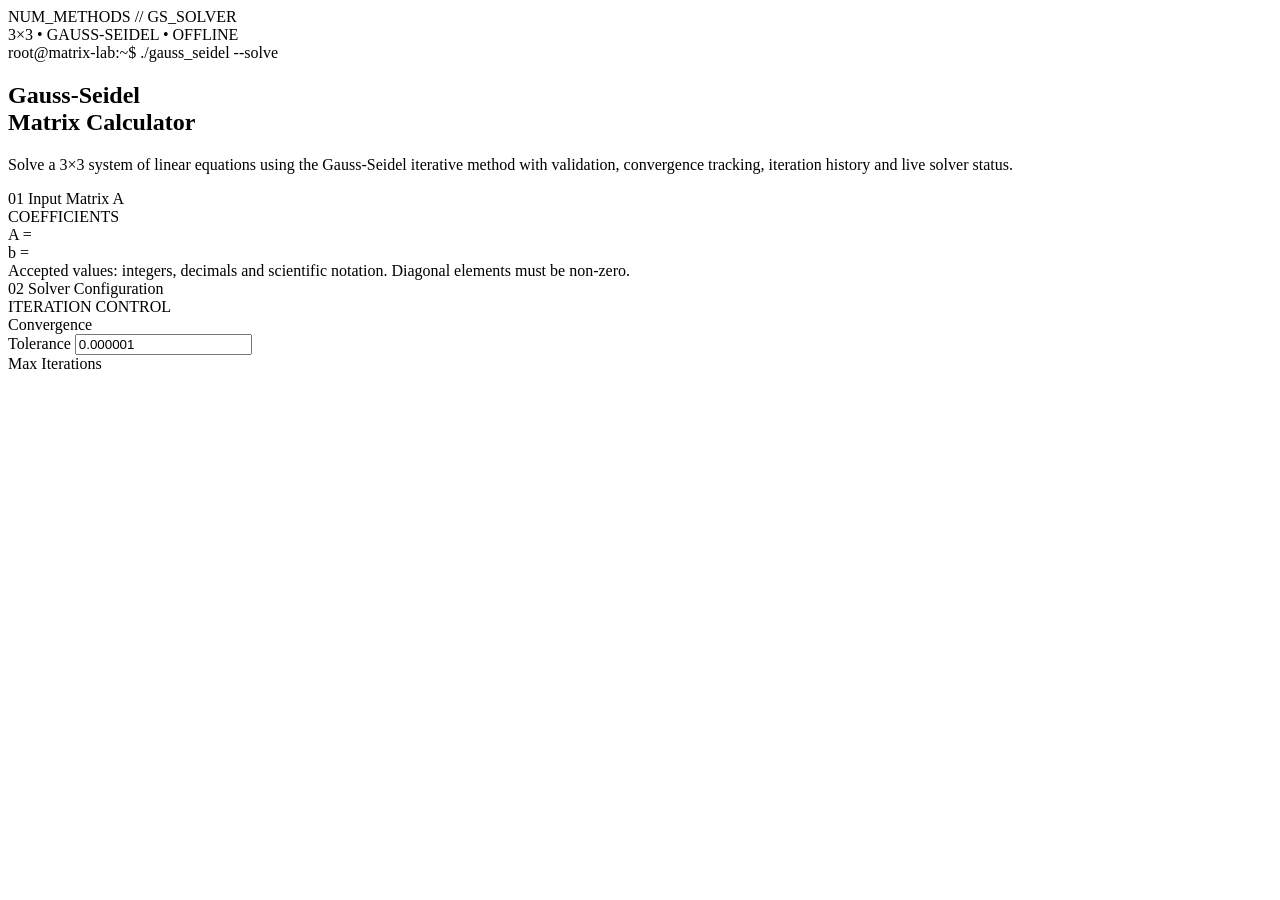
==== index.html @ b3496c57 "first commit html file This HTML file sets up a Gauss-Seidel 3×3 matrix solver interface with sectio" ====
<!DOCTYPE html>
<html lang="en">
<head>
    <meta charset="UTF-8">
    <meta name="viewport" content="width=device-width, initial-scale=1.0">
    <title>Gauss-Seidel // 3×3 Solver</title>
    <link rel="stylesheet" href="style.css">
</head>

<body>

<div class="shell">

    <!-- TOP BAR -->
    <div class="topbar">
        <div class="brand">
            <span class="brand-dot"></span>
            NUM_METHODS // GS_SOLVER
        </div>

        <div class="terminal-chip">
            3×3 • GAUSS-SEIDEL • OFFLINE
        </div>
    </div>

    <!-- HERO -->
    <section class="hero">
        <div class="prompt">
            root@matrix-lab:~$ ./gauss_seidel --solve
        </div>

        <h1>
            Gauss-Seidel<br>
            Matrix Calculator
        </h1>

        <p>
            Solve a 3×3 system of linear equations using the Gauss-Seidel
            iterative method with validation, convergence tracking,
            iteration history and live solver status.
        </p>
    </section>


    <!-- MAIN -->
    <main class="layout">

        <!-- LEFT COLUMN -->
        <div class="stack">

            <!-- MATRIX INPUT -->
            <section class="card">

                <div class="card-head">
                    <div class="card-title">
                        <span class="index">01</span>
                        Input Matrix A
                    </div>

                    <div class="summary-tag">
                        COEFFICIENTS
                    </div>
                </div>

                <div class="card-body">

                    <div class="matrix-layout">

                        <!-- MATRIX A -->
                        <div>

                            <div class="section-label">
                                A =
                            </div>

                            <div class="matrix-frame">

                                <div class="matrix" id="matrixInputs">
                                    <!-- JS Generated -->
                                </div>

                            </div>

                        </div>


                        <!-- VECTOR B -->
                        <div>

                            <div class="section-label">
                                b =
                            </div>

                            <div class="vector" id="vectorInputs">
                                <!-- JS Generated -->
                            </div>

                        </div>

                    </div>

                    <div class="hint">
                        Accepted values: integers, decimals and scientific notation.
                        Diagonal elements must be non-zero.
                    </div>

                </div>

            </section>


            <!-- SETTINGS -->
            <section class="card">

                <div class="card-head">

                    <div class="card-title">
                        <span class="index">02</span>
                        Solver Configuration
                    </div>

                    <div class="summary-tag">
                        ITERATION CONTROL
                    </div>

                </div>


                <div class="card-body">

                    <div class="section-label">
                        Convergence
                    </div>


                    <div class="settings">

                        <div class="setting">

                            <label for="tolerance">
                                Tolerance
                            </label>

                            <input
                                id="tolerance"
                                type="number"
                                step="any"
                                min="0"
                                value="0.000001"
                            >

                        </div>


                        <div class="setting">

                            <label for="maxIterations">
                                Max Iterations
                            </label>

                            <input
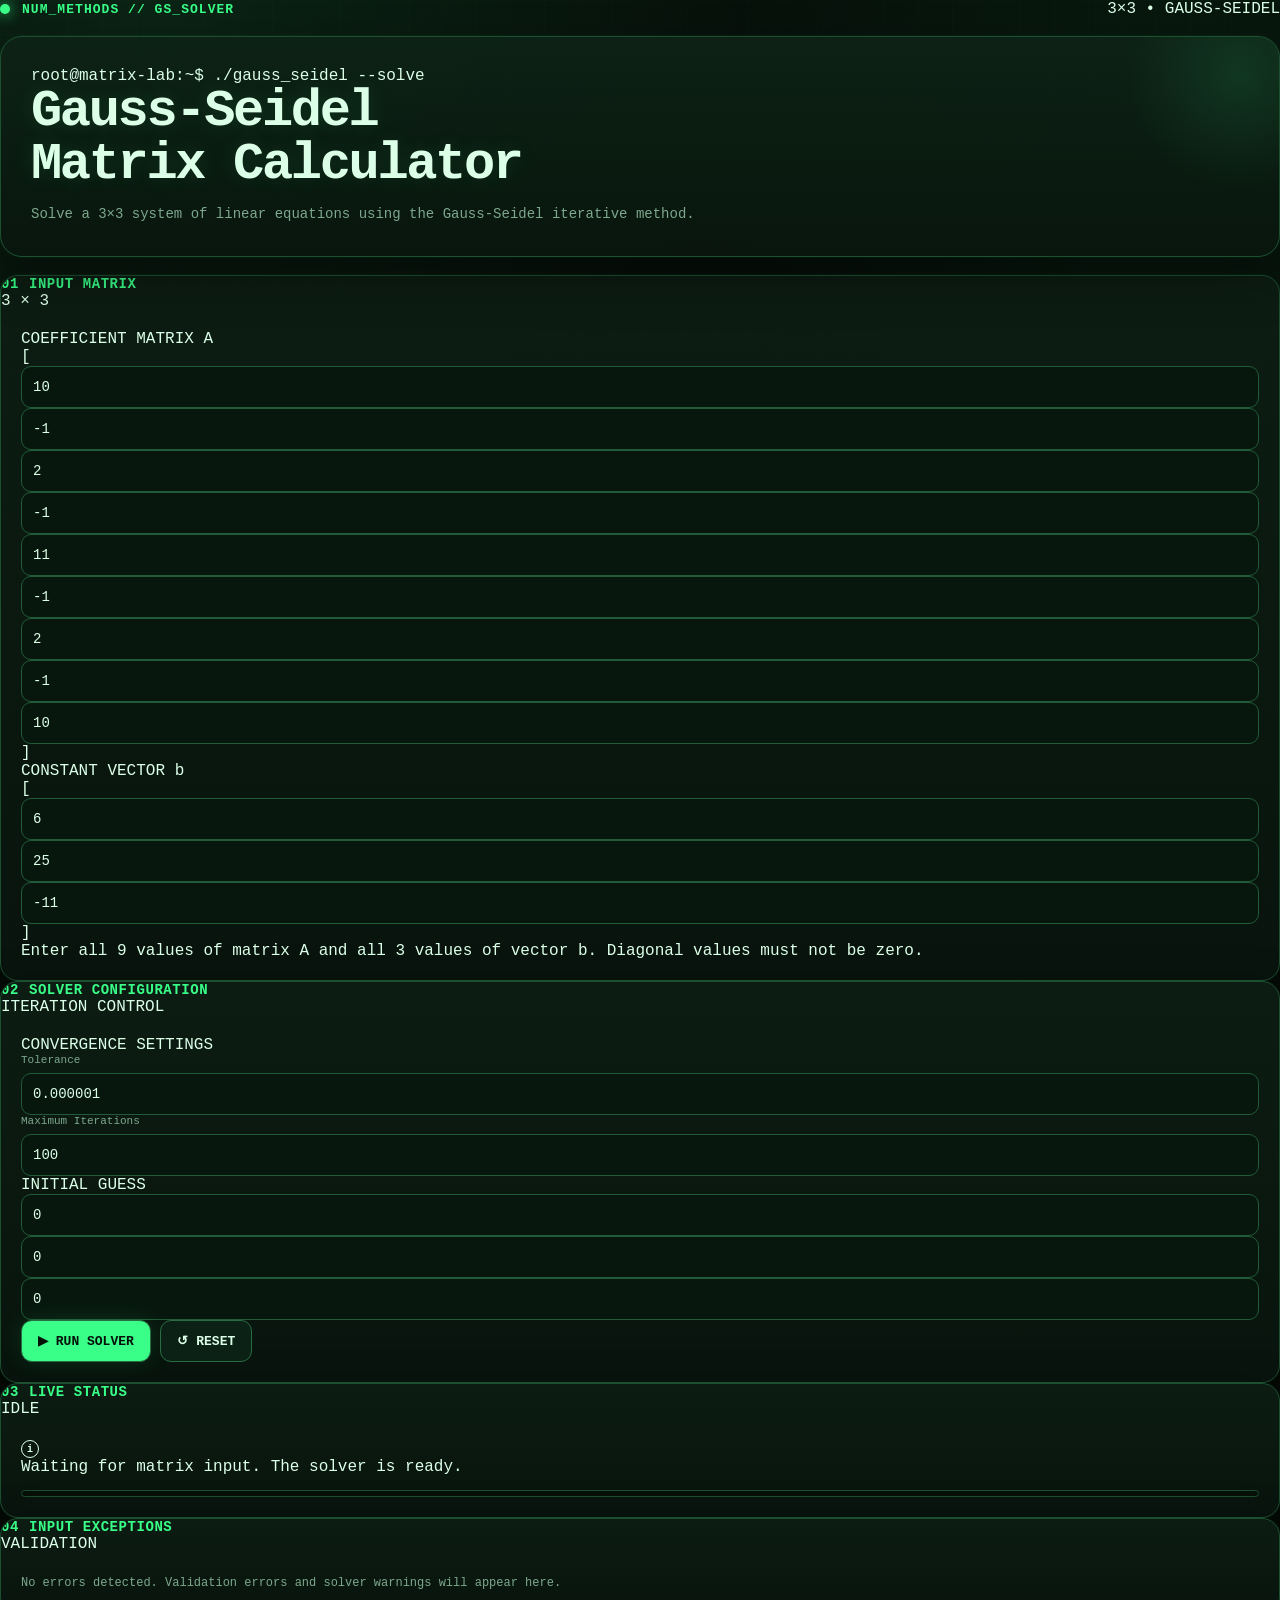
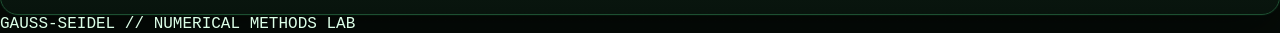
==== commit 28a56aa9: "2nd commit" ====
--- a/index.html
+++ b/index.html
@@ -3,29 +3,41 @@
 <head>
     <meta charset="UTF-8">
     <meta name="viewport" content="width=device-width, initial-scale=1.0">
-    <title>Gauss-Seidel // 3×3 Solver</title>
+
+    <title>Gauss-Seidel Matrix Calculator</title>
+
     <link rel="stylesheet" href="style.css">
 </head>
 
 <body>
 
-<div class="shell">
-
-    <!-- TOP BAR -->
-    <div class="topbar">
+<div class="app">
+
+    <!-- =========================
+         TOP BAR
+    ========================== -->
+
+    <header class="topbar">
+
         <div class="brand">
             <span class="brand-dot"></span>
             NUM_METHODS // GS_SOLVER
         </div>
 
-        <div class="terminal-chip">
-            3×3 • GAUSS-SEIDEL • OFFLINE
+        <div class="header-label">
+            3×3 • GAUSS-SEIDEL
         </div>
-    </div>
-
-    <!-- HERO -->
+
+    </header>
+
+
+    <!-- =========================
+         HERO
+    ========================== -->
+
     <section class="hero">
-        <div class="prompt">
+
+        <div class="terminal">
             root@matrix-lab:~$ ./gauss_seidel --solve
         </div>
 
@@ -35,128 +47,577 @@
         </h1>
 
         <p>
-            Solve a 3×3 system of linear equations using the Gauss-Seidel
-            iterative method with validation, convergence tracking,
-            iteration history and live solver status.
+            Solve a 3×3 system of linear equations using the
+            Gauss-Seidel iterative method.
         </p>
+
     </section>
 
 
-    <!-- MAIN -->
-    <main class="layout">
-
-        <!-- LEFT COLUMN -->
-        <div class="stack">
-
-            <!-- MATRIX INPUT -->
-            <section class="card">
-
-                <div class="card-head">
-                    <div class="card-title">
-                        <span class="index">01</span>
-                        Input Matrix A
-                    </div>
-
-                    <div class="summary-tag">
-                        COEFFICIENTS
-                    </div>
-                </div>
-
-                <div class="card-body">
-
-                    <div class="matrix-layout">
-
-                        <!-- MATRIX A -->
-                        <div>
-
-                            <div class="section-label">
-                                A =
+    <!-- =========================
+         MAIN WORKSPACE
+    ========================== -->
+
+    <main class="workspace">
+
+
+        <!-- =========================
+             01 MATRIX INPUT
+        ========================== -->
+
+        <section class="card">
+
+            <div class="card-header">
+
+                <div class="card-title">
+
+                    <span class="number">
+                        01
+                    </span>
+
+                    INPUT MATRIX
+
+                </div>
+
+                <span class="section-tag">
+                    3 × 3
+                </span>
+
+            </div>
+
+
+            <div class="card-body">
+
+                <div class="input-layout">
+
+
+                    <!-- MATRIX A -->
+
+                    <div class="matrix-area">
+
+                        <div class="input-label">
+                            COEFFICIENT MATRIX A
+                        </div>
+
+
+                        <div class="matrix-wrapper">
+
+                            <span class="matrix-bracket left">
+                                [
+                            </span>
+
+
+                            <div
+                                id="matrixInputs"
+                                class="matrix-grid"
+                            >
+
+                                <!-- JS WILL CREATE 9 INPUTS -->
+
                             </div>
 
-                            <div class="matrix-frame">
-
-                                <div class="matrix" id="matrixInputs">
-                                    <!-- JS Generated -->
-                                </div>
+
+                            <span class="matrix-bracket right">
+                                ]
+                            </span>
+
+                        </div>
+
+                    </div>
+
+
+                    <!-- VECTOR B -->
+
+                    <div class="vector-area">
+
+                        <div class="input-label">
+                            CONSTANT VECTOR b
+                        </div>
+
+
+                        <div class="vector-wrapper">
+
+                            <span class="vector-bracket left">
+                                [
+                            </span>
+
+
+                            <div
+                                id="vectorInputs"
+                                class="vector-grid"
+                            >
+
+                                <!-- JS WILL CREATE 3 INPUTS -->
 
                             </div>
 
-                        </div>
-
-
-                        <!-- VECTOR B -->
-                        <div>
-
-                            <div class="section-label">
-                                b =
-                            </div>
-
-                            <div class="vector" id="vectorInputs">
-                                <!-- JS Generated -->
-                            </div>
-
-                        </div>
-
-                    </div>
-
-                    <div class="hint">
-                        Accepted values: integers, decimals and scientific notation.
-                        Diagonal elements must be non-zero.
-                    </div>
-
-                </div>
-
-            </section>
-
-
-            <!-- SETTINGS -->
-            <section class="card">
-
-                <div class="card-head">
-
-                    <div class="card-title">
-                        <span class="index">02</span>
-                        Solver Configuration
-                    </div>
-
-                    <div class="summary-tag">
-                        ITERATION CONTROL
-                    </div>
-
-                </div>
-
-
-                <div class="card-body">
-
-                    <div class="section-label">
-                        Convergence
-                    </div>
-
-
-                    <div class="settings">
-
-                        <div class="setting">
-
-                            <label for="tolerance">
-                                Tolerance
-                            </label>
-
-                            <input
-                                id="tolerance"
-                                type="number"
-                                step="any"
-                                min="0"
-                                value="0.000001"
-                            >
-
-                        </div>
-
-
-                        <div class="setting">
-
-                            <label for="maxIterations">
-                                Max Iterations
-                            </label>
-
-                            <input
-                               
+
+                            <span class="vector-bracket right">
+                                ]
+                            </span>
+
+                        </div>
+
+                    </div>
+
+                </div>
+
+
+                <div class="input-help">
+
+                    Enter all 9 values of matrix A and all 3 values
+                    of vector b. Diagonal values must not be zero.
+
+                </div>
+
+            </div>
+
+        </section>
+
+
+
+        <!-- =========================
+             02 SOLVER SETTINGS
+        ========================== -->
+
+        <section class="card">
+
+            <div class="card-header">
+
+                <div class="card-title">
+
+                    <span class="number">
+                        02
+                    </span>
+
+                    SOLVER CONFIGURATION
+
+                </div>
+
+                <span class="section-tag">
+                    ITERATION CONTROL
+                </span>
+
+            </div>
+
+
+            <div class="card-body">
+
+
+                <div class="input-label">
+                    CONVERGENCE SETTINGS
+                </div>
+
+
+                <div class="settings-grid">
+
+
+                    <div class="setting-box">
+
+                        <label for="tolerance">
+                            Tolerance
+                        </label>
+
+                        <input
+                            id="tolerance"
+                            type="number"
+                            step="any"
+                            min="0"
+                            value="0.000001"
+                        >
+
+                    </div>
+
+
+                    <div class="setting-box">
+
+                        <label for="maxIterations">
+                            Maximum Iterations
+                        </label>
+
+                        <input
+                            id="maxIterations"
+                            type="number"
+                            step="1"
+                            min="1"
+                            max="100000"
+                            value="100"
+                        >
+
+                    </div>
+
+                </div>
+
+
+                <div class="input-label initial-label">
+                    INITIAL GUESS
+                </div>
+
+
+                <div class="guess-grid">
+
+                    <input
+                        id="x10"
+                        type="number"
+                        step="any"
+                        value="0"
+                        placeholder="x₁₀"
+                    >
+
+                    <input
+                        id="x20"
+                        type="number"
+                        step="any"
+                        value="0"
+                        placeholder="x₂₀"
+                    >
+
+                    <input
+                        id="x30"
+                        type="number"
+                        step="any"
+                        value="0"
+                        placeholder="x₃₀"
+                    >
+
+                </div>
+
+
+                <div class="button-row">
+
+                    <button
+                        id="solveBtn"
+                        class="btn-primary"
+                    >
+                        ▶ RUN SOLVER
+                    </button>
+
+
+                    <button
+                        id="resetBtn"
+                        class="btn-secondary"
+                    >
+                        ↺ RESET
+                    </button>
+
+                </div>
+
+            </div>
+
+        </section>
+
+
+
+        <!-- =========================
+             03 STATUS
+        ========================== -->
+
+        <section class="card">
+
+            <div class="card-header">
+
+                <div class="card-title">
+
+                    <span class="number">
+                        03
+                    </span>
+
+                    LIVE STATUS
+
+                </div>
+
+                <span
+                    id="statusBadge"
+                    class="section-tag"
+                >
+                    IDLE
+                </span>
+
+            </div>
+
+
+            <div class="card-body status-body">
+
+                <div
+                    id="statusLine"
+                    class="status info"
+                >
+
+                    <span class="status-icon">
+                        i
+                    </span>
+
+                    <span>
+                        Waiting for matrix input.
+                        The solver is ready.
+                    </span>
+
+                </div>
+
+
+                <div class="progress">
+
+                    <div
+                        id="progressBar"
+                        class="progress-bar"
+                    ></div>
+
+                </div>
+
+            </div>
+
+        </section>
+
+
+
+        <!-- =========================
+             04 ERROR AREA
+        ========================== -->
+
+        <section class="card">
+
+            <div class="card-header">
+
+                <div class="card-title">
+
+                    <span class="number">
+                        04
+                    </span>
+
+                    INPUT EXCEPTIONS
+
+                </div>
+
+                <span class="section-tag">
+                    VALIDATION
+                </span>
+
+            </div>
+
+
+            <div class="card-body">
+
+                <div
+                    id="noErrorMessage"
+                    class="no-error"
+                >
+                    No errors detected.
+                    Validation errors and solver warnings
+                    will appear here.
+                </div>
+
+
+                <div
+                    id="errorPanel"
+                    class="error-panel"
+                >
+
+                    <div class="error-title">
+                        ERROR / WARNING
+                    </div>
+
+
+                    <ul
+                        id="errorList"
+                    ></ul>
+
+                </div>
+
+            </div>
+
+        </section>
+
+
+
+        <!-- =========================
+             05 SOLUTION
+             LAST SECTION
+        ========================== -->
+
+        <section
+            id="solutionCard"
+            class="card solution-card"
+            style="display:none;"
+        >
+
+            <div class="card-header">
+
+                <div class="card-title">
+
+                    <span class="number">
+                        05
+                    </span>
+
+                    SOLUTION OUTPUT
+
+                </div>
+
+                <span
+                    id="solutionTag"
+                    class="section-tag"
+                >
+                    RESULT
+                </span>
+
+            </div>
+
+
+            <div class="card-body">
+
+
+                <!-- SOLUTION VALUES -->
+
+                <div class="solution-grid">
+
+
+                    <div class="answer-box">
+
+                        <div class="answer-label">
+                            x₁
+                        </div>
+
+                        <div
+                            id="answerX1"
+                            class="answer-value"
+                        >
+                            —
+                        </div>
+
+                    </div>
+
+
+                    <div class="answer-box">
+
+                        <div class="answer-label">
+                            x₂
+                        </div>
+
+                        <div
+                            id="answerX2"
+                            class="answer-value"
+                        >
+                            —
+                        </div>
+
+                    </div>
+
+
+                    <div class="answer-box">
+
+                        <div class="answer-label">
+                            x₃
+                        </div>
+
+                        <div
+                            id="answerX3"
+                            class="answer-value"
+                        >
+                            —
+                        </div>
+
+                    </div>
+
+                </div>
+
+
+                <!-- SUMMARY -->
+
+                <div
+                    id="solutionSummary"
+                    class="solution-summary"
+                ></div>
+
+
+                <!-- COLLAPSIBLE ITERATIONS -->
+
+                <details id="iterationDetails">
+
+                    <summary>
+
+                        <span>
+                            ▸ ITERATION HISTORY
+                        </span>
+
+                        <span
+                            id="iterationCount"
+                            class="section-tag"
+                        >
+                            0 STEPS
+                        </span>
+
+                    </summary>
+
+
+                    <div class="table-container">
+
+                        <table>
+
+                            <thead>
+
+                                <tr>
+
+                                    <th>
+                                        ITERATION
+                                    </th>
+
+                                    <th>
+                                        x₁
+                                    </th>
+
+                                    <th>
+                                        x₂
+                                    </th>
+
+                                    <th>
+                                        x₃
+                                    </th>
+
+                                    <th>
+                                        |Δx₁|
+                                    </th>
+
+                                    <th>
+                                        |Δx₂|
+                                    </th>
+
+                                    <th>
+                                        |Δx₃|
+                                    </th>
+
+                                    <th>
+                                        MAX ERROR
+                                    </th>
+
+                                </tr>
+
+                            </thead>
+
+
+                            <tbody
+                                id="historyBody"
+                            ></tbody>
+
+                        </table>
+
+                    </div>
+
+                </details>
+
+            </div>
+
+        </section>
+
+    </main>
+
+
+    <footer>
+        GAUSS-SEIDEL // NUMERICAL METHODS LAB
+    </footer>
+
+</div>
+
+
+<script src="script.js"></script>
+
+</body>
+</html>
--- a/style.css
+++ b/style.css
@@ -0,0 +1,1209 @@
+:root {
+
+    --bg: #07110b;
+    --panel: #0d1d13;
+    --panel2: #101f16;
+
+    --green: #39ff88;
+    --green2: #1fd76c;
+    --green-dim: #82cfa1;
+
+    --border: #1d4f31;
+    --border2: #286c42;
+
+    --text: #dcffe8;
+    --muted: #7da88d;
+
+    --danger: #ff6b7a;
+    --danger-bg: #2a1015;
+
+    --warning: #f6d365;
+
+    --shadow:
+        0 0 0 1px rgba(57,255,136,.04),
+        0 18px 50px rgba(0,0,0,.42);
+}
+
+
+/* RESET */
+
+* {
+    box-sizing: border-box;
+}
+
+
+html {
+    scroll-behavior: smooth;
+}
+
+
+body {
+
+    margin: 0;
+
+    min-height: 100vh;
+
+    color: var(--text);
+
+    font-family:
+        "JetBrains Mono",
+        "Fira Code",
+        "Cascadia Code",
+        Consolas,
+        monospace;
+
+    background:
+        radial-gradient(
+            circle at 12% 0%,
+            rgba(57,255,136,.08),
+            transparent 30%
+        ),
+
+        radial-gradient(
+            circle at 90% 10%,
+            rgba(31,215,108,.05),
+            transparent 24%
+        ),
+
+        linear-gradient(
+            180deg,
+            var(--bg),
+            #050b07
+        );
+
+    overflow-x: hidden;
+}
+
+
+/* GRID BACKGROUND */
+
+body::before {
+
+    content: "";
+
+    position: fixed;
+
+    inset: 0;
+
+    pointer-events: none;
+
+    opacity: .035;
+
+    background-image:
+
+        linear-gradient(
+            rgba(57,255,136,.6) 1px,
+            transparent 1px
+        ),
+
+        linear-gradient(
+            90deg,
+            rgba(57,255,136,.6) 1px,
+            transparent 1px
+        );
+
+    background-size: 34px 34px;
+
+    mask-image:
+        linear-gradient(
+            to bottom,
+            rgba(0,0,0,.8),
+            transparent 85%
+        );
+}
+
+
+/* MAIN CONTAINER */
+
+.shell {
+
+    width:
+        min(
+            1180px,
+            calc(100% - 32px)
+        );
+
+    margin: auto;
+
+    padding:
+        28px 0 52px;
+}
+
+
+/* TOP BAR */
+
+.topbar {
+
+    display: flex;
+
+    justify-content: space-between;
+
+    align-items: center;
+
+    gap: 16px;
+
+    margin-bottom: 18px;
+}
+
+
+.brand {
+
+    display: flex;
+
+    align-items: center;
+
+    gap: 12px;
+
+    color: var(--green);
+
+    font-weight: 800;
+
+    letter-spacing: .08em;
+
+    font-size: 13px;
+}
+
+
+.brand-dot {
+
+    width: 10px;
+
+    height: 10px;
+
+    border-radius: 50%;
+
+    background: var(--green);
+
+    box-shadow:
+        0 0 14px var(--green);
+}
+
+
+.terminal-chip {
+
+    border:
+        1px solid var(--border2);
+
+    color: var(--green-dim);
+
+    padding:
+        7px 10px;
+
+    border-radius: 999px;
+
+    font-size: 11px;
+
+    background:
+        rgba(20,54,33,.35);
+}
+
+
+/* HERO */
+
+.hero {
+
+    border:
+        1px solid var(--border);
+
+    border-radius: 22px;
+
+    background:
+        linear-gradient(
+            180deg,
+            rgba(14,35,22,.92),
+            rgba(9,22,14,.94)
+        );
+
+    box-shadow: var(--shadow);
+
+    padding: 30px;
+
+    margin-bottom: 18px;
+
+    position: relative;
+
+    overflow: hidden;
+}
+
+
+.hero::after {
+
+    content: "";
+
+    position: absolute;
+
+    right: -80px;
+
+    top: -80px;
+
+    width: 240px;
+
+    height: 240px;
+
+    border-radius: 50%;
+
+    background:
+        radial-gradient(
+            circle,
+            rgba(57,255,136,.1),
+            transparent 66%
+        );
+}
+
+
+.prompt {
+
+    color: var(--green);
+
+    font-size: 13px;
+
+    margin-bottom: 8px;
+}
+
+
+h1 {
+
+    margin: 0;
+
+    font-size:
+        clamp(
+            30px,
+            5vw,
+            52px
+        );
+
+    line-height: 1.02;
+
+    letter-spacing: -.045em;
+
+    text-shadow:
+        0 0 22px rgba(57,255,136,.12);
+}
+
+
+.hero p {
+
+    margin: 12px 0 0;
+
+    color: var(--muted);
+
+    max-width: 820px;
+
+    line-height: 1.65;
+
+    font-size: 14px;
+}
+
+
+/* LAYOUT */
+
+.layout {
+
+    display: grid;
+
+    grid-template-columns:
+        1.15fr .85fr;
+
+    gap: 18px;
+}
+
+
+.stack {
+
+    display: grid;
+
+    gap: 18px;
+}
+
+
+/* CARD */
+
+.card {
+
+    border:
+        1px solid var(--border);
+
+    background:
+        linear-gradient(
+            180deg,
+            rgba(13,29,19,.97),
+            rgba(8,20,13,.97)
+        );
+
+    border-radius: 18px;
+
+    box-shadow: var(--shadow);
+
+    overflow: hidden;
+}
+
+
+.card-head {
+
+    display: flex;
+
+    align-items: center;
+
+    justify-content: space-between;
+
+    gap: 16px;
+
+    padding: 18px 20px;
+
+    border-bottom:
+        1px solid
+        rgba(40,108,66,.45);
+
+    background:
+        rgba(15,32,21,.58);
+}
+
+
+.card-title {
+
+    display: flex;
+
+    align-items: center;
+
+    gap: 10px;
+
+    font-size: 14px;
+
+    font-weight: 800;
+
+    color: var(--green);
+
+    letter-spacing: .04em;
+
+    text-transform: uppercase;
+}
+
+
+.index {
+
+    display: inline-grid;
+
+    place-items: center;
+
+    width: 27px;
+
+    height: 27px;
+
+    border-radius: 8px;
+
+    border:
+        1px solid var(--border2);
+
+    background:
+        rgba(57,255,136,.05);
+
+    font-size: 11px;
+}
+
+
+.card-body {
+
+    padding: 20px;
+}
+
+
+/* MATRIX */
+
+.matrix-layout {
+
+    display:
+        grid;
+
+    grid-template-columns:
+        1fr 150px;
+
+    gap: 24px;
+
+    align-items: center;
+}
+
+
+.section-label {
+
+    font-size: 11px;
+
+    color: var(--muted);
+
+    text-transform: uppercase;
+
+    letter-spacing: .08em;
+
+    margin-bottom: 9px;
+}
+
+
+.matrix-frame {
+
+    position: relative;
+
+    padding: 14px;
+
+    border-radius: 16px;
+
+    border:
+        1px solid rgba(40,108,66,.7);
+
+    background: #07140c;
+}
+
+
+.matrix-frame::before,
+.matrix-frame::after {
+
+    content: "";
+
+    position: absolute;
+
+    width: 12px;
+
+    height: 72%;
+
+    top: 14%;
+
+    border-top:
+        2px solid var(--green);
+
+    border-bottom:
+        2px solid var(--green);
+}
+
+
+.matrix-frame::before {
+
+    left: 5px;
+
+    border-left:
+        2px solid var(--green);
+
+    border-radius:
+        8px 0 0 8px;
+}
+
+
+.matrix-frame::after {
+
+    right: 5px;
+
+    border-right:
+        2px solid var(--green);
+
+    border-radius:
+        0 8px 8px 0;
+}
+
+
+.matrix {
+
+    display: grid;
+
+    grid-template-columns:
+        repeat(
+            3,
+            minmax(70px,1fr)
+        );
+
+    gap: 10px;
+
+    padding:
+        4px 18px;
+}
+
+
+.vector {
+
+    display: grid;
+
+    gap: 10px;
+
+    padding:
+        4px 14px;
+
+    position: relative;
+}
+
+
+.vector::before,
+.vector::after {
+
+    content: "";
+
+    position: absolute;
+
+    width: 7px;
+
+    top: 2px;
+
+    bottom: 2px;
+
+    border-top:
+        2px solid var(--green);
+
+    border-bottom:
+        2px solid var(--green);
+}
+
+
+.vector::before {
+
+    left: 4px;
+
+    border-left:
+        2px solid var(--green);
+
+    border-radius:
+        5px 0 0 5px;
+}
+
+
+.vector::after {
+
+    right: 4px;
+
+    border-right:
+        2px solid var(--green);
+
+    border-radius:
+        0 5px 5px 0;
+}
+
+
+/* INPUTS */
+
+input {
+
+    width: 100%;
+
+    border:
+        1px solid #215b38;
+
+    background: #08170e;
+
+    color: var(--text);
+
+    border-radius: 10px;
+
+    padding:
+        12px 11px;
+
+    outline: none;
+
+    font: inherit;
+
+    font-size: 14px;
+
+    transition: .18s ease;
+}
+
+
+input:focus {
+
+    border-color:
+        var(--green);
+
+    box-shadow:
+        0 0 0 3px
+        rgba(57,255,136,.09),
+
+        0 0 18px
+        rgba(57,255,136,.06);
+}
+
+
+input.invalid {
+
+    border-color:
+        var(--danger);
+
+    box-shadow:
+        0 0 0 3px
+        rgba(255,107,122,.08);
+}
+
+
+.hint {
+
+    margin-top: 10px;
+
+    color: #6e977d;
+
+    font-size: 11px;
+
+    line-height: 1.55;
+}
+
+
+/* SETTINGS */
+
+.settings {
+
+    display: grid;
+
+    grid-template-columns:
+        1fr 1fr;
+
+    gap: 12px;
+}
+
+
+.setting {
+
+    border:
+        1px solid
+        rgba(40,108,66,.55);
+
+    background: #09170f;
+
+    border-radius: 12px;
+
+    padding: 12px;
+}
+
+
+label {
+
+    display: block;
+
+    font-size: 11px;
+
+    color: var(--muted);
+
+    margin-bottom: 7px;
+}
+
+
+.guess {
+
+    display: grid;
+
+    grid-template-columns:
+        repeat(
+            3,
+            1fr
+        );
+
+    gap: 10px;
+}
+
+
+/* BUTTONS */
+
+.actions {
+
+    display: flex;
+
+    gap: 10px;
+
+    margin-top: 16px;
+
+    flex-wrap: wrap;
+}
+
+
+button {
+
+    border:
+        1px solid var(--border2);
+
+    border-radius: 11px;
+
+    padding:
+        12px 16px;
+
+    font: inherit;
+
+    font-size: 13px;
+
+    font-weight: 800;
+
+    cursor: pointer;
+
+    transition: .18s ease;
+}
+
+
+.btn-primary {
+
+    color: #041008;
+
+    background: var(--green);
+
+    box-shadow:
+        0 0 24px
+        rgba(57,255,136,.11);
+}
+
+
+.btn-primary:hover {
+
+    transform:
+        translateY(-1px);
+
+    box-shadow:
+        0 0 28px
+        rgba(57,255,136,.18);
+}
+
+
+.btn-secondary {
+
+    color: var(--text);
+
+    background: #0c2115;
+}
+
+
+.btn-secondary:hover {
+
+    background: #10301c;
+}
+
+
+/* STATUS */
+
+.status-panel {
+
+    min-height: 126px;
+
+    display: flex;
+
+    flex-direction: column;
+
+    justify-content: center;
+
+    gap: 8px;
+}
+
+
+.status-line {
+
+    display: flex;
+
+    align-items: flex-start;
+
+    gap: 10px;
+
+    line-height: 1.55;
+
+    font-size: 13px;
+}
+
+
+.status-icon {
+
+    flex: 0 0 auto;
+
+    width: 18px;
+
+    height: 18px;
+
+    border-radius: 50%;
+
+    margin-top: 2px;
+
+    display: grid;
+
+    place-items: center;
+
+    font-size: 10px;
+
+    font-weight: 900;
+
+    border:
+        1px solid currentColor;
+}
+
+
+.status-info {
+    color: var(--green-dim);
+}
+
+
+.status-success {
+    color: var(--green);
+}
+
+
+.status-warn {
+    color: var(--warning);
+}
+
+
+.status-error {
+    color: var(--danger);
+}
+
+
+/* PROGRESS */
+
+.progress {
+
+    margin-top: 14px;
+
+    height: 7px;
+
+    border:
+        1px solid var(--border);
+
+    border-radius: 999px;
+
+    overflow: hidden;
+
+    background: #061009;
+}
+
+
+.progress-bar {
+
+    width: 0%;
+
+    height: 100%;
+
+    background: var(--green);
+
+    box-shadow:
+        0 0 14px
+        rgba(57,255,136,.35);
+
+    transition:
+        width .25s ease;
+}
+
+
+/* ERRORS */
+
+.error-panel {
+
+    border:
+        1px solid
+        rgba(255,107,122,.35);
+
+    background:
+        var(--danger-bg);
+
+    border-radius: 13px;
+
+    padding: 14px;
+
+    display: none;
+}
+
+
+.error-panel.show {
+
+    display: block;
+}
+
+
+.error-title {
+
+    color: var(--danger);
+
+    font-weight: 800;
+
+    font-size: 12px;
+
+    text-transform: uppercase;
+
+    margin-bottom: 8px;
+}
+
+
+.error-list {
+
+    margin: 0;
+
+    padding-left: 18px;
+
+    color: #ffb8c0;
+
+    font-size: 12px;
+
+    line-height: 1.7;
+}
+
+
+.no-error {
+
+    color: var(--muted);
+
+    font-size: 12px;
+
+    line-height: 1.7;
+}
+
+
+/* SOLUTION */
+
+.solution {
+
+    grid-column: 1 / -1;
+}
+
+
+.solution-grid {
+
+    display: grid;
+
+    grid-template-columns:
+        repeat(
+            3,
+            1fr
+        );
+
+    gap: 12px;
+}
+
+
+.metric {
+
+    border:
+        1px solid var(--border);
+
+    background: #08160d;
+
+    border-radius: 14px;
+
+    padding: 16px;
+}
+
+
+.metric-label {
+
+    color: var(--muted);
+
+    font-size: 11px;
+
+    text-transform: uppercase;
+
+    letter-spacing: .08em;
+
+    margin-bottom: 8px;
+}
+
+
+.metric-value {
+
+    font-size: 25px;
+
+    color: var(--green);
+
+    font-weight: 900;
+
+    word-break: break-word;
+
+    text-shadow:
+        0 0 14px
+        rgba(57,255,136,.09);
+}
+
+
+.summary {
+
+    margin-top: 14px;
+
+    border:
+        1px dashed var(--border2);
+
+    background: #08160d;
+
+    border-radius: 13px;
+
+    padding:
+        13px 14px;
+
+    color: var(--green-dim);
+
+    line-height: 1.6;
+
+    font-size: 12px;
+}
+
+
+/* COLLAPSIBLE ITERATIONS */
+
+details {
+
+    border:
+        1px solid var(--border);
+
+    border-radius: 14px;
+
+    background: #08150d;
+
+    overflow: hidden;
+}
+
+
+summary {
+
+    cursor: pointer;
+
+    list-style: none;
+
+    padding:
+        14px 16px;
+
+    display: flex;
+
+    justify-content: space-between;
+
+    align-items: center;
+
+    gap: 12px;
+
+    color: var(--green);
+
+    font-weight: 800;
+
+    font-size: 12px;
+}
+
+
+summary::-webkit-details-marker {
+    display: none;
+}
+
+
+.table-wrap {
+
+    overflow: auto;
+
+    border-top:
+        1px solid
+        rgba(40,108,66,.45);
+}
+
+
+table {
+
+    width: 100%;
+
+    min-width: 680px;
+
+    border-collapse: collapse;
+
+    font-size: 11px;
+}
+
+
+th,
+td {
+
+    padding: 10px 8px;
+
+    text-align: center;
+
+    border-bottom:
+        1px solid
+        rgba(40,108,66,.23);
+}
+
+
+th {
+
+    background: #0b1d12;
+
+    color: var(--green-dim);
+
+    text-transform: uppercase;
+
+    letter-spacing: .06em;
+
+    font-size: 10px;
+}
+
+
+tr:last-child td {
+    border-bottom: 0;
+}
+
+
+tr.final-row td {
+
+    color: var(--green);
+
+    font-weight: 800;
+}
+
+
+/* FOOTER */
+
+.footer {
+
+    text-align: center;
+
+    color: #4d765b;
+
+    font-size: 10px;
+
+    margin-top: 20px;
+
+    letter-spacing: .04em;
+}
+
+
+/* RESPONSIVE */
+
+@media (max-width: 900px) {
+
+    .layout {
+
+        grid-template-columns: 1fr;
+    }
+
+    .solution {
+
+        grid-column: auto;
+    }
+}
+
+
+@media (max-width: 620px) {
+
+    .shell {
+
+        width:
+            min(
+                100% - 20px,
+                1180px
+            );
+
+        padding-top: 18px;
+    }
+
+    .hero {
+
+        padding: 22px;
+    }
+
+    .matrix-layout {
+
+        grid-template-columns: 1fr;
+    }
+
+    .settings,
+    .solution-grid,
+    .guess {
+
+        grid-template-columns: 1fr;
+    }
+
+    .matrix {
+
+        gap: 8px;
+
+        padding-left: 14px;
+        padding-right: 14px;
+    }
+
+    .card-body {
+
+        padding: 16px;
+    }
+
+}
